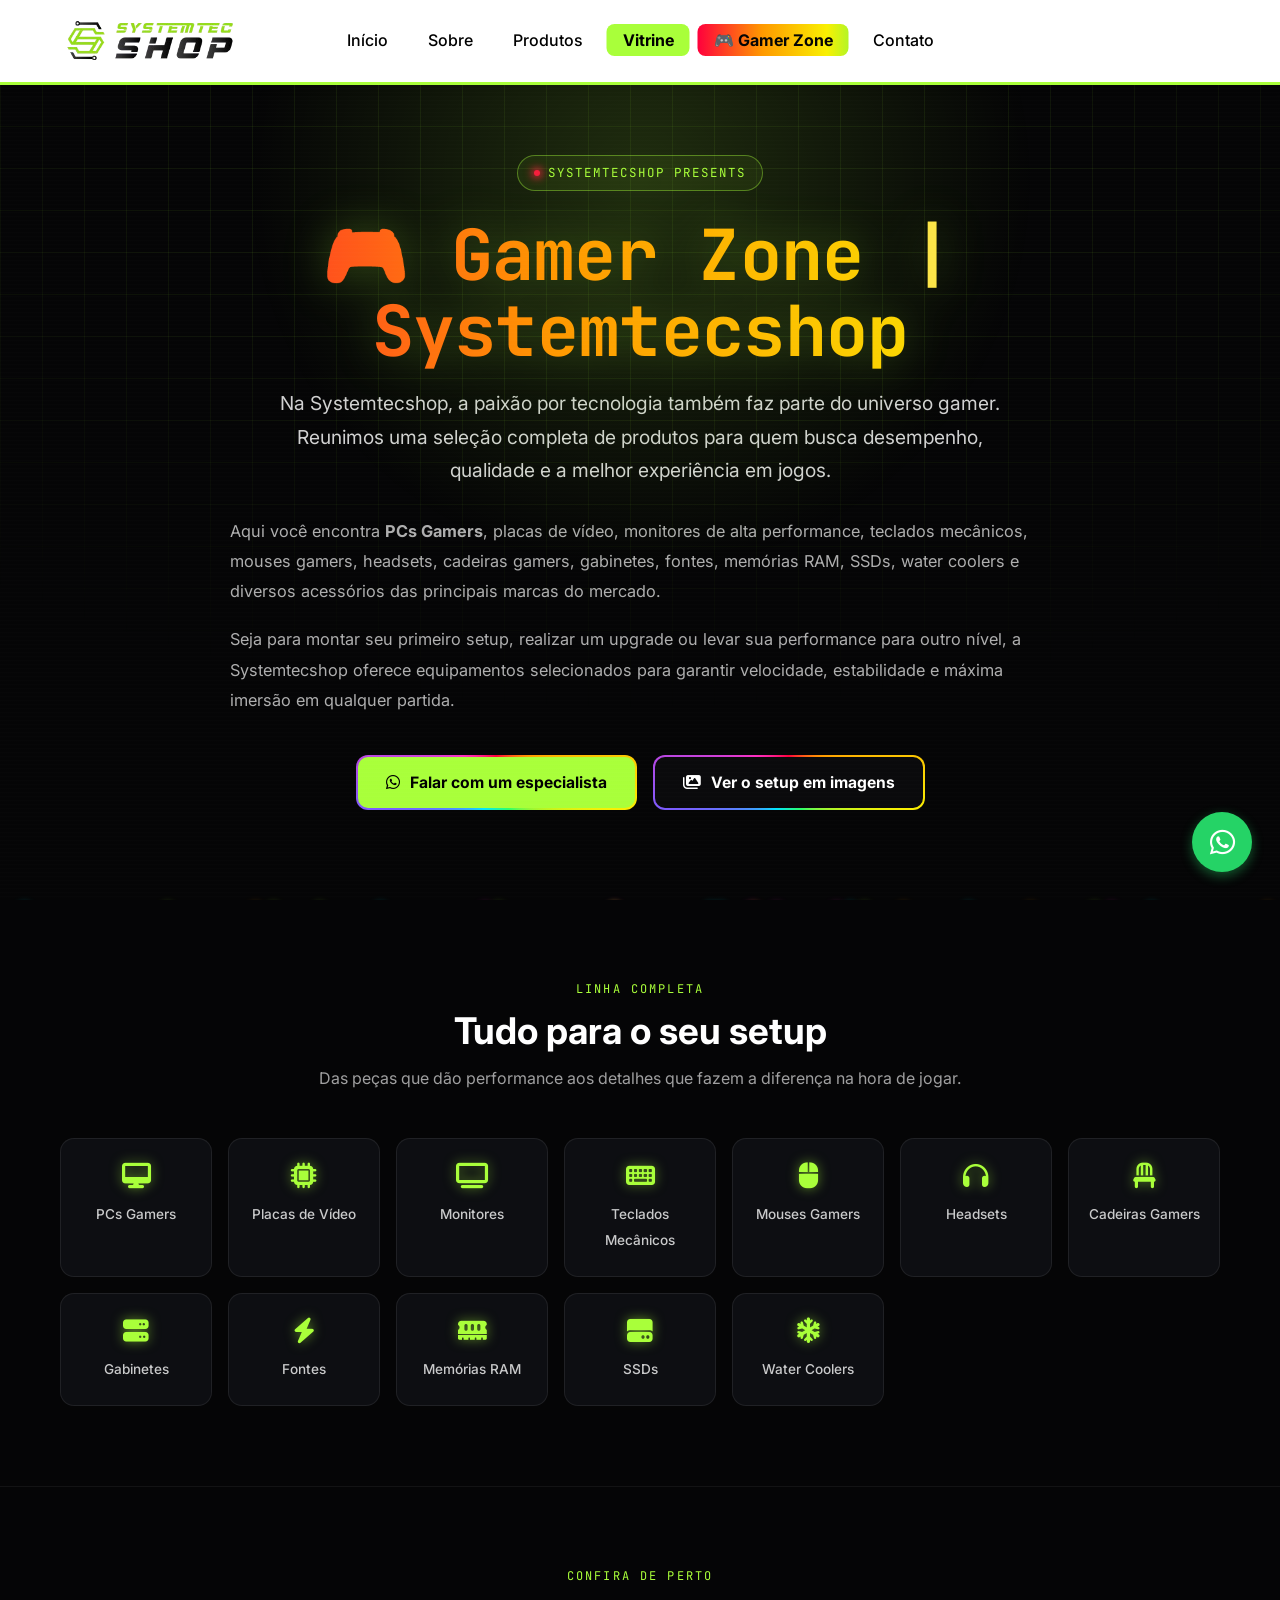
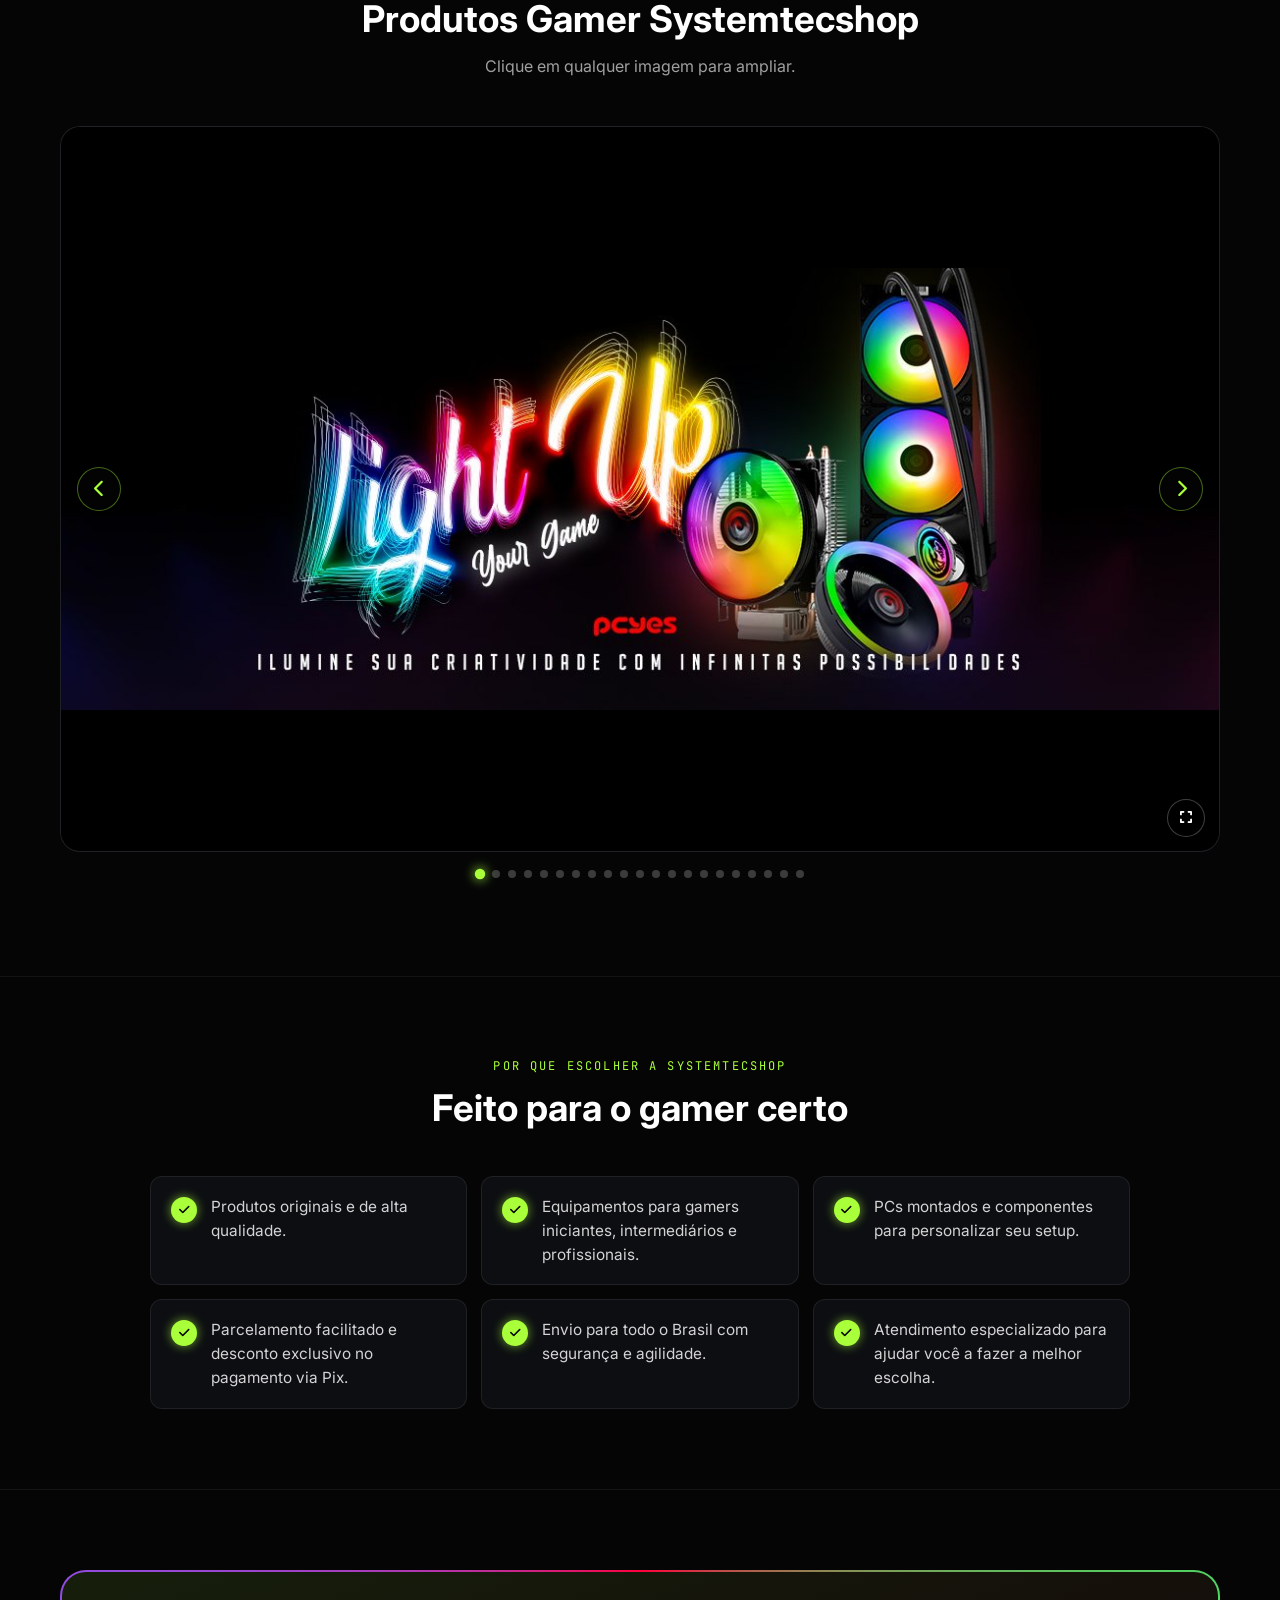
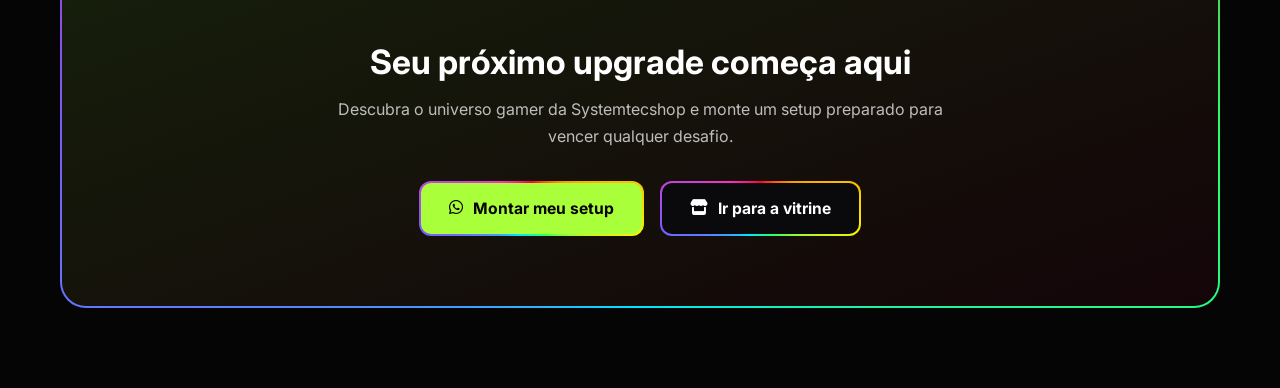
==== gamer-zone.html @ 42f89a92 "Cria página Gamer Zone com carrossel de produtos, lightbox e tema RGB Co-Authored-By: Claude Sonnet " ====
<!DOCTYPE html>
<html lang="pt-BR">
<head>
  <meta charset="UTF-8">
  <meta name="viewport" content="width=device-width, initial-scale=1.0">
  <meta name="description" content="Gamer Zone Systemtecshop — PCs gamers, placas de vídeo, monitores, teclados mecânicos, mouses, headsets, cadeiras gamers e muito mais. Envio para todo o Brasil.">
  <meta name="keywords" content="gamer, pc gamer, placa de vídeo, teclado mecânico, mouse gamer, headset, cadeira gamer, setup gamer, Systemtecshop">
  <meta name="author" content="Systemtecshop">
  <meta name="robots" content="index, follow">
  <meta name="language" content="pt-BR">
  <meta name="theme-color" content="#050506">

  <meta property="og:title" content="🎮 Gamer Zone | Systemtecshop">
  <meta property="og:description" content="Uma seleção completa de produtos gamer: PCs, periféricos, componentes e acessórios das principais marcas do mercado.">
  <meta property="og:type" content="website">
  <meta property="og:url" content="https://systemtecshop.com.br/gamer-zone.html">
  <meta property="og:image" content="https://systemtecshop.com.br/img/favicon.png">
  <meta property="og:locale" content="pt_BR">

  <link rel="icon" type="image/png" href="img/favicon.png">
  <link rel="apple-touch-icon" href="img/favicon.png">

  <link rel="preconnect" href="https://fonts.googleapis.com">
  <link rel="preconnect" href="https://fonts.gstatic.com" crossorigin>
  <link href="https://fonts.googleapis.com/css2?family=Inter:wght@300;400;500;600;700;800;900&family=JetBrains+Mono:wght@400;600;700;800&display=swap" rel="stylesheet">

  <link rel="stylesheet" href="https://cdnjs.cloudflare.com/ajax/libs/font-awesome/6.5.0/css/all.min.css">

  <link rel="stylesheet" href="style2.css">
  <link rel="stylesheet" href="gamer.css">
  <title>🎮 Gamer Zone | Systemtecshop</title>
</head>
<body class="gz">

  <div class="gz-bg-grid" aria-hidden="true"></div>
  <div class="gz-bg-scan" aria-hidden="true"></div>
  <div class="gz-particles" id="gzParticles" aria-hidden="true"></div>

  <!-- ===== HEADER FIXO ===== -->
  <header id="header">
    <div class="container header-inner">
      <a href="index.html#inicio" class="logo-link" aria-label="Systemtecshop">
        <img src="img/logo.png" alt="Logo Systemtecshop" class="logo">
      </a>

      <nav class="desktop-nav" aria-label="Navegação principal">
        <ul>
          <li><a href="index.html#inicio">Início</a></li>
          <li><a href="index.html#sobre">Sobre</a></li>
          <li><a href="index.html#produtos">Produtos</a></li>
          <li><a href="vitrine.html" class="nav-vitrine-btn">Vitrine</a></li>
          <li><a href="gamer-zone.html" class="nav-vitrine-btn nav-gamer-btn">🎮 Gamer Zone</a></li>
          <li><a href="index.html#contato">Contato</a></li>
        </ul>
      </nav>

      <button class="hamburger" id="hamburger" aria-label="Abrir menu" aria-expanded="false">
        <span></span>
        <span></span>
        <span></span>
      </button>
    </div>
  </header>

  <!-- Menu Mobile -->
  <nav class="mobile-nav" id="mobileNav" aria-label="Menu mobile" aria-hidden="true">
    <ul>
      <li><a href="index.html#inicio" class="nav-link">Início</a></li>
      <li><a href="index.html#sobre" class="nav-link">Sobre</a></li>
      <li><a href="index.html#produtos" class="nav-link">Produtos</a></li>
      <li><a href="vitrine.html" class="nav-link nav-vitrine-btn">Vitrine</a></li>
      <li><a href="gamer-zone.html" class="nav-link nav-vitrine-btn nav-gamer-btn">🎮 Gamer Zone</a></li>
      <li><a href="index.html#contato" class="nav-link">Contato</a></li>
    </ul>
  </nav>

  <!-- ===== HERO ===== -->
  <section class="gz-hero">
    <div class="container">
      <span class="gz-eyebrow"><span class="dot"></span> SYSTEMTECSHOP PRESENTS</span>
      <h1 class="gz-title">🎮 Gamer Zone <span class="sep">|</span> Systemtecshop</h1>
      <p class="gz-subtitle">Na Systemtecshop, a paixão por tecnologia também faz parte do universo gamer. Reunimos uma seleção completa de produtos para quem busca desempenho, qualidade e a melhor experiência em jogos.</p>

      <div class="gz-lede">
        <p>Aqui você encontra <strong>PCs Gamers</strong>, placas de vídeo, monitores de alta performance, teclados mecânicos, mouses gamers, headsets, cadeiras gamers, gabinetes, fontes, memórias RAM, SSDs, water coolers e diversos acessórios das principais marcas do mercado.</p>
        <p>Seja para montar seu primeiro setup, realizar um upgrade ou levar sua performance para outro nível, a Systemtecshop oferece equipamentos selecionados para garantir velocidade, estabilidade e máxima imersão em qualquer partida.</p>
      </div>

      <div class="gz-hero-actions">
        <a href="https://wa.me/5522992873343?text=Ol%C3%A1!%20Quero%20saber%20mais%20sobre%20os%20produtos%20da%20Gamer%20Zone." class="gz-btn" target="_blank" rel="noopener noreferrer">
          <span class="gz-btn-rgb-ring" aria-hidden="true"></span>
          <span class="gz-btn-face"><i class="fab fa-whatsapp"></i> Falar com um especialista</span>
        </a>
        <a href="#gz-vitrine" class="gz-btn gz-btn-outline">
          <span class="gz-btn-rgb-ring" aria-hidden="true"></span>
          <span class="gz-btn-face"><i class="fas fa-images"></i> Ver o setup em imagens</span>
        </a>
      </div>
    </div>
  </section>

  <!-- ===== CATEGORIAS ===== -->
  <section class="gz-section" id="gz-categorias">
    <div class="container">
      <div class="gz-section-head">
        <span class="gz-kicker">Linha completa</span>
        <h2>Tudo para o seu setup</h2>
        <p>Das peças que dão performance aos detalhes que fazem a diferença na hora de jogar.</p>
      </div>
      <div class="gz-cats">
        <div class="gz-cat"><i class="fas fa-desktop"></i><span>PCs Gamers</span></div>
        <div class="gz-cat"><i class="fas fa-microchip"></i><span>Placas de Vídeo</span></div>
        <div class="gz-cat"><i class="fas fa-tv"></i><span>Monitores</span></div>
        <div class="gz-cat"><i class="fas fa-keyboard"></i><span>Teclados Mecânicos</span></div>
        <div class="gz-cat"><i class="fas fa-mouse"></i><span>Mouses Gamers</span></div>
        <div class="gz-cat"><i class="fas fa-headphones"></i><span>Headsets</span></div>
        <div class="gz-cat"><i class="fas fa-chair"></i><span>Cadeiras Gamers</span></div>
        <div class="gz-cat"><i class="fas fa-server"></i><span>Gabinetes</span></div>
        <div class="gz-cat"><i class="fas fa-bolt"></i><span>Fontes</span></div>
        <div class="gz-cat"><i class="fas fa-memory"></i><span>Memórias RAM</span></div>
        <div class="gz-cat"><i class="fas fa-hdd"></i><span>SSDs</span></div>
        <div class="gz-cat"><i class="fas fa-snowflake"></i><span>Water Coolers</span></div>
      </div>
    </div>
  </section>

  <!-- ===== CARROSSEL ===== -->
  <section class="gz-section" id="gz-vitrine">
    <div class="container">
      <div class="gz-section-head">
        <span class="gz-kicker">Confira de perto</span>
        <h2>Produtos Gamer Systemtecshop</h2>
        <p>Clique em qualquer imagem para ampliar.</p>
      </div>

      <div class="gz-carrossel">
        <div class="gz-carrossel-track" id="gzTrack"></div>
        <button class="gz-carrossel-nav prev" id="gzPrev" aria-label="Imagem anterior"><i class="fas fa-chevron-left"></i></button>
        <button class="gz-carrossel-nav next" id="gzNext" aria-label="Próxima imagem"><i class="fas fa-chevron-right"></i></button>
      </div>
      <div class="gz-carrossel-dots" id="gzDots"></div>
    </div>
  </section>

  <!-- ===== POR QUE ESCOLHER ===== -->
  <section class="gz-section" id="gz-porque">
    <div class="container">
      <div class="gz-section-head">
        <span class="gz-kicker">Por que escolher a Systemtecshop</span>
        <h2>Feito para o gamer certo</h2>
      </div>
      <div class="gz-checklist">
        <div class="gz-check-item"><span class="gz-check-ico"><i class="fas fa-check"></i></span><p>Produtos originais e de alta qualidade.</p></div>
        <div class="gz-check-item"><span class="gz-check-ico"><i class="fas fa-check"></i></span><p>Equipamentos para gamers iniciantes, intermediários e profissionais.</p></div>
        <div class="gz-check-item"><span class="gz-check-ico"><i class="fas fa-check"></i></span><p>PCs montados e componentes para personalizar seu setup.</p></div>
        <div class="gz-check-item"><span class="gz-check-ico"><i class="fas fa-check"></i></span><p>Parcelamento facilitado e desconto exclusivo no pagamento via Pix.</p></div>
        <div class="gz-check-item"><span class="gz-check-ico"><i class="fas fa-check"></i></span><p>Envio para todo o Brasil com segurança e agilidade.</p></div>
        <div class="gz-check-item"><span class="gz-check-ico"><i class="fas fa-check"></i></span><p>Atendimento especializado para ajudar você a fazer a melhor escolha.</p></div>
      </div>
    </div>
  </section>

  <!-- ===== CTA FINAL ===== -->
  <section class="gz-section" id="gz-cta-final">
    <div class="container">
      <div class="gz-cta-ring">
        <div class="gz-cta">
          <h2>Seu próximo upgrade começa aqui</h2>
          <p>Descubra o universo gamer da Systemtecshop e monte um setup preparado para vencer qualquer desafio.</p>
          <div class="gz-hero-actions" style="margin-top:0;">
            <a href="https://wa.me/5522992873343?text=Ol%C3%A1!%20Quero%20montar%20meu%20setup%20gamer." class="gz-btn" target="_blank" rel="noopener noreferrer">
              <span class="gz-btn-rgb-ring" aria-hidden="true"></span>
              <span class="gz-btn-face"><i class="fab fa-whatsapp"></i> Montar meu setup</span>
            </a>
            <a href="vitrine.html" class="gz-btn gz-btn-outline">
              <span class="gz-btn-rgb-ring" aria-hidden="true"></span>
              <span class="gz-btn-face"><i class="fas fa-store"></i> Ir para a vitrine</span>
            </a>
          </div>
        </div>
      </div>
    </div>
  </section>

  <!-- ===== LIGHTBOX ===== -->
  <div class="gz-lightbox" id="gzLightbox" role="dialog" aria-modal="true" aria-label="Imagem ampliada">
    <button class="gz-lightbox-close" id="gzLightboxClose" aria-label="Fechar"><i class="fas fa-times"></i></button>
    <button class="gz-lightbox-nav prev" id="gzLightboxPrev" aria-label="Anterior"><i class="fas fa-chevron-left"></i></button>
    <img src="" alt="" class="gz-lightbox-img" id="gzLightboxImg">
    <button class="gz-lightbox-nav next" id="gzLightboxNext" aria-label="Próxima"><i class="fas fa-chevron-right"></i></button>
    <div class="gz-lightbox-counter" id="gzLightboxCounter"></div>
  </div>

  <!-- Rodapé MonteSite - Atualização Automática -->
  <div id="montesite-footer-badge"></div>
  <script src="https://vaabpicspdbolvutnscp.supabase.co/functions/v1/get-footer-iframe"></script>

  <!-- Botão WhatsApp Flutuante -->
  <a href="https://wa.me/5522992873343" class="whatsapp-button" id="whatsappBtn" title="Enviar mensagem via WhatsApp" aria-label="Fale conosco no WhatsApp">
    <i class="fab fa-whatsapp"></i>
  </a>

  <script src="script2.js"></script>
  <script src="gamer.js"></script>
</body>
</html>
---- style2.css ----
/* ========================================
   SYSTEMTEC INFORMÁTICA — Stylesheet
   Paleta: Preto #000000 | Verde #A9FF3A | Branco #FFFFFF
   ======================================== */

/* ===== VARIÁVEIS ===== */
:root {
  --preto: #000000;
  --verde: #A9FF3A;
  --branco: #FFFFFF;
  --cinza-escuro: #1A1A1A;
  --cinza-claro: #F5F5F5;
  --cinza: #888888;

  --font-principal: 'Inter', sans-serif;
  --font-mono: 'JetBrains Mono', monospace;

  --radius: 8px;
  --transicao: 0.3s ease;
  --header-height: 85px;
}

/* ===== ANIMAÇÕES ===== */
@keyframes fadeIn {
  from {
    opacity: 0;
  }
  to {
    opacity: 1;
  }
}

@keyframes slideInUp {
  from {
    opacity: 0;
    transform: translateY(30px);
  }
  to {
    opacity: 1;
    transform: translateY(0);
  }
}

@keyframes slideInLeft {
  from {
    opacity: 0;
    transform: translateX(-30px);
  }
  to {
    opacity: 1;
    transform: translateX(0);
  }
}

@keyframes slideInRight {
  from {
    opacity: 0;
    transform: translateX(30px);
  }
  to {
    opacity: 1;
    transform: translateX(0);
  }
}

@keyframes glow {
  0%, 100% {
    box-shadow: 0 0 10px rgba(169, 255, 58, 0.3), 0 0 20px rgba(169, 255, 58, 0.15);
  }
  50% {
    box-shadow: 0 0 20px rgba(169, 255, 58, 0.5), 0 0 30px rgba(169, 255, 58, 0.25);
  }
}

@keyframes pulse {
  0%, 100% {
    transform: scale(1);
  }
  50% {
    transform: scale(1.05);
  }
}

@keyframes float {
  0%, 100% {
    transform: translateY(0);
  }
  50% {
    transform: translateY(-8px);
  }
}

@keyframes gradientShift {
  0% {
    background-position: 0% 50%;
  }
  50% {
    background-position: 100% 50%;
  }
  100% {
    background-position: 0% 50%;
  }
}

@keyframes flip {
  0% {
    transform: rotateY(0);
  }
  100% {
    transform: rotateY(180deg);
  }
}

@keyframes particleFloat {
  0%, 100% {
    transform: translateY(0) translateX(0);
    opacity: 0.5;
  }
  25% {
    transform: translateY(-20px) translateX(10px);
    opacity: 0.7;
  }
  50% {
    transform: translateY(-40px) translateX(-10px);
    opacity: 0.5;
  }
  75% {
    transform: translateY(-20px) translateX(15px);
    opacity: 0.3;
  }
}

@keyframes typing {
  from {
    width: 0;
  }
  to {
    width: 100%;
  }
}

@keyframes blink {
  0%, 49% {
    border-right-color: rgba(169, 255, 58, 0.8);
  }
  50%, 100% {
    border-right-color: transparent;
  }
}

/* ===== RESET ===== */
* {
  margin: 0;
  padding: 0;
  box-sizing: border-box;
}

html {
  scroll-behavior: smooth;
  overflow-x: hidden;
  width: 100%;
}

body {
  font-family: var(--font-principal);
  font-size: 16px;
  color: var(--cinza-escuro);
  background: var(--branco);
  line-height: 1.6;
  width: 100%;
  overflow-x: hidden;
}

/* ===== CONTAINER ===== */
.container {
  width: 100%;
  max-width: 1200px;
  margin: 0 auto;
  padding: 0 24px;
  box-sizing: border-box;
}

/* ===== TIPOGRAFIA ===== */
h1, h2, h3, h4, h5, h6 {
  font-weight: 700;
  line-height: 1.2;
  color: var(--preto);
}

h1 { font-size: 3.5rem; }

h2 {
  font-size: 2.5rem;
  color: var(--preto);
}

h3 { font-size: 1.5rem; }

a {
  color: var(--verde);
  text-decoration: none;
  transition: color var(--transicao);
}

a:hover {
  color: var(--preto);
}

img {
  max-width: 100%;
  display: block;
}

/* ===== BOTÕES ===== */
.btn {
  display: inline-flex;
  align-items: center;
  gap: 10px;
  padding: 14px 32px;
  border: 2px solid;
  border-radius: var(--radius);
  font-size: 1rem;
  font-weight: 600;
  cursor: pointer;
  transition: all var(--transicao);
  text-decoration: none;
  font-family: var(--font-principal);
}

.btn-primary {
  background: var(--verde);
  color: var(--preto);
  border-color: var(--verde);
}

.btn-primary:hover,
.btn-primary:focus {
  background: var(--preto);
  color: var(--verde);
  border-color: var(--preto);
  transform: translateY(-3px);
  box-shadow: 0 0 15px rgba(169, 255, 58, 0.4), 0 8px 20px rgba(0, 0, 0, 0.2);
}

.btn-secondary {
  background: transparent;
  color: var(--verde);
  border-color: var(--verde);
}

.btn-secondary:hover,
.btn-secondary:focus {
  background: var(--verde);
  color: var(--preto);
  border-color: var(--verde);
  transform: translateY(-3px);
  box-shadow: 0 0 15px rgba(169, 255, 58, 0.4), 0 8px 20px rgba(0, 0, 0, 0.2);
}

/* ===== HEADER FIXO ===== */
header {
  position: fixed;
  top: 0;
  left: 0;
  right: 0;
  height: var(--header-height);
  background: var(--branco);
  border-bottom: 3px solid var(--verde);
  z-index: 1000;
  box-shadow: 0 2px 10px rgba(0, 0, 0, 0.1);
}

.header-inner {
  height: 100%;
  display: flex;
  align-items: center;
  justify-content: space-between;
  position: relative;
  max-width: 1200px;
  margin: 0 auto;
  padding: 0 24px;
}

.logo-link {
  display: flex;
  align-items: center;
  text-decoration: none;
}

.logo {
  height: 72px;
  width: auto;
  transition: transform var(--transicao), filter var(--transicao);
}

.logo-link:hover .logo {
  transform: scale(1.05);
  filter: drop-shadow(0 0 8px rgba(169, 255, 58, 0.4));
}

.desktop-nav {
  position: absolute;
  left: 50%;
  transform: translateX(-50%);
}

.desktop-nav ul {
  display: flex;
  align-items: center;
  list-style: none;
  gap: 8px;
}

.desktop-nav a {
  padding: 10px 16px;
  font-weight: 500;
  color: var(--preto);
  border-radius: var(--radius);
  transition: all var(--transicao);
}

.desktop-nav a:hover {
  background: var(--verde);
  color: var(--preto);
}

.hamburger {
  display: none;
  flex-direction: column;
  gap: 5px;
  background: none;
  border: none;
  cursor: pointer;
  padding: 8px;
}

.hamburger span {
  width: 24px;
  height: 2px;
  background: var(--preto);
  border-radius: 2px;
  transition: all var(--transicao);
}

.hamburger.active span:nth-child(1) {
  transform: rotate(45deg) translate(10px, 10px);
}

.hamburger.active span:nth-child(2) {
  opacity: 0;
}

.hamburger.active span:nth-child(3) {
  transform: rotate(-45deg) translate(7px, -7px);
}

/* Menu Mobile */
.mobile-nav {
  position: fixed;
  top: var(--header-height);
  left: 0;
  right: 0;
  background: var(--branco);
  border-bottom: 1px solid var(--verde);
  max-height: calc(100vh - var(--header-height));
  overflow-y: auto;
  display: none;
  flex-direction: column;
  z-index: 999;
}

.mobile-nav.active {
  display: flex;
}

.mobile-nav ul {
  display: flex;
  flex-direction: column;
  list-style: none;
}

.mobile-nav .nav-link {
  padding: 16px 24px;
  color: var(--preto);
  border-bottom: 1px solid var(--cinza-claro);
  display: block;
  transition: background var(--transicao);
}

.mobile-nav .nav-link:hover {
  background: var(--verde);
  color: var(--preto);
}

/* ===== SEÇÕES ===== */
section {
  width: 100%;
  overflow-x: hidden;
}

.section {
  padding: 100px 0;
}

.section .container {
  background: rgba(255, 255, 255, 0.50);
  padding: 80px 60px;
  border-radius: 12px;
  backdrop-filter: blur(8px);
}

.section-header {
  text-align: center;
  margin-bottom: 60px;
}

.section-header h2 {
  margin-bottom: 12px;
}

.section-header p {
  font-size: 1.1rem;
  color: var(--cinza-escuro);
  font-weight: 500;
}

/* ===== FLIP CARD ===== */
.flip-card {
  perspective: 1000px;
  width: 100%;
  height: 300px;
}

.flip-card-inner {
  position: relative;
  width: 100%;
  height: 100%;
  transition: transform 0.6s;
  transform-style: preserve-3d;
}

.flip-card.flipped .flip-card-inner {
  transform: rotateY(180deg);
}

.flip-card-front, .flip-card-back {
  position: absolute;
  width: 100%;
  height: 100%;
  backface-visibility: hidden;
  display: flex;
  flex-direction: column;
  align-items: center;
  justify-content: center;
  padding: 20px;
  border-radius: var(--radius);
  box-shadow: 0 4px 12px rgba(0, 0, 0, 0.1);
}

.flip-card-front {
  background: linear-gradient(135deg, rgba(169, 255, 58, 0.1) 0%, rgba(169, 255, 58, 0.05) 100%);
  color: var(--preto);
  border: 1px solid rgba(169, 255, 58, 0.2);
}

.flip-card-back {
  background: linear-gradient(135deg, var(--verde) 0%, rgba(169, 255, 58, 0.8) 100%);
  color: var(--preto);
  transform: rotateY(180deg);
  font-size: 0.95rem;
  line-height: 1.6;
  text-align: center;
}

/* ===== HERO ===== */
.hero {
  padding-top: calc(var(--header-height) + 60px);
  padding-bottom: 60px;
  background: #0a0a0a;
  color: var(--branco);
  min-height: 100vh;
  display: flex;
  align-items: center;
  position: relative;
  overflow: hidden;
}

/* Hero Background Carousel */
.hero-bg-slides {
  position: absolute;
  inset: 0;
  z-index: 0;
}

.hero-bg-slide {
  position: absolute;
  inset: 0;
  background-size: cover;
  background-position: center;
  background-repeat: no-repeat;
  background-attachment: fixed;
  opacity: 0;
  transition: opacity 1.5s ease;
}

.hero-bg-slide.active {
  opacity: 1;
}

.hero-overlay {
  position: absolute;
  inset: 0;
  z-index: 1;
  background: linear-gradient(135deg, rgba(0, 0, 0, 0.675) 0%, rgba(26, 26, 26, 0.675) 100%);
  pointer-events: none;
}

.hero::before {
  content: '';
  position: absolute;
  inset: 0;
  z-index: 2;
  background: radial-gradient(circle at 20% 50%, rgba(169, 255, 58, 0.05) 0%, transparent 50%);
  pointer-events: none;
}

.hero .container {
  position: relative;
  z-index: 3;
}

.hero-content {
  text-align: center;
}

.hero h1 {
  color: var(--verde);
  margin-bottom: 16px;
  font-size: 3.5rem;
}

.hero h2 {
  color: var(--verde);
  font-size: 1.8rem;
  margin-bottom: 20px;
  font-weight: 400;
  text-shadow: 0 0 10px rgba(169, 255, 58, 0.5);
}

.hero-description {
  font-size: 1.1rem;
  color: rgba(255, 255, 255, 0.8);
  max-width: 600px;
  margin: 0 auto 40px;
  line-height: 1.8;
}

.hero-buttons {
  display: flex;
  gap: 20px;
  justify-content: center;
  flex-wrap: wrap;
}

.hero .btn {
  padding: 16px 36px;
  font-size: 1.1rem;
}

.hero .container {
  background: transparent;
  padding: 0;
  border-radius: 0;
  backdrop-filter: none;
}

/* ===== FLOATING PARTICLES ===== */
.particle {
  position: fixed;
  pointer-events: none;
  width: 6px;
  height: 6px;
  border-radius: 50%;
  background: rgba(169, 255, 58, 0.6);
  animation: particleFloat 8s infinite ease-in;
  z-index: -1;
}

/* ===== TYPING EFFECT ===== */
.typing-text {
  position: relative;
  overflow: hidden;
  white-space: nowrap;
  animation: typing 3.5s steps(40, end) forwards;
  display: inline-block;
  letter-spacing: 0.05em;
}

.typing-text::after {
  content: '';
  position: absolute;
  right: -2px;
  top: 0;
  bottom: 0;
  width: 2px;
  background: rgba(169, 255, 58, 0.8);
  animation: blink 0.75s step-end infinite;
}

/* ===== SOBRE ===== */
.sobre-section {
  background:
    linear-gradient(135deg, rgba(255, 255, 255, 0.68) 0%, rgba(245, 245, 245, 0.68) 100%),
    url('img/bg-hero-1.jpg?v=2') center / cover no-repeat;
  background-attachment: scroll, fixed;
}

.sobre-grid {
  display: grid;
  grid-template-columns: repeat(3, 1fr);
  gap: 32px;
  margin-bottom: 60px;
}

.sobre-card {
  background: var(--branco);
  padding: 32px;
  border-radius: var(--radius);
  text-align: center;
  transition: transform var(--transicao), box-shadow var(--transicao);
  animation: slideInUp 0.6s ease-out;
}

.sobre-card:hover {
  transform: translateY(-12px) rotateY(-3deg) rotateX(-3deg);
  box-shadow: 0 0 15px rgba(169, 255, 58, 0.2), 0 15px 40px rgba(0, 0, 0, 0.15);
}

.card-icon {
  font-size: 3rem;
  color: var(--verde);
  margin-bottom: 20px;
  animation: float 3s ease-in-out infinite;
  text-shadow: 0 0 10px rgba(169, 255, 58, 0.3);
}

.sobre-card h3 {
  margin-bottom: 16px;
  font-size: 1.5rem;
}

.valores-list {
  list-style: none;
  text-align: left;
}

.valores-list li {
  padding: 8px 0;
  color: var(--cinza-escuro);
  position: relative;
  padding-left: 20px;
}

.valores-list li:before {
  content: "•";
  color: var(--verde);
  position: absolute;
  left: 0;
}

.historia {
  background: var(--branco);
  padding: 40px;
  border-radius: var(--radius);
  border-left: 4px solid var(--verde);
}

.historia h3 {
  margin-bottom: 20px;
}

.historia p {
  margin-bottom: 16px;
  color: var(--cinza-escuro);
  line-height: 1.8;
}

/* ===== PRODUTOS ===== */
.produtos-section {
  background:
    linear-gradient(135deg, rgba(255, 255, 255, 0.71) 0%, rgba(245, 245, 245, 0.71) 100%),
    url('img/bg-hero-2.jpg?v=2') center / cover no-repeat;
  background-attachment: scroll, fixed;
}

.produtos-grid {
  display: grid;
  grid-template-columns: repeat(3, 1fr);
  gap: 28px;
}

.produto-card {
  background: linear-gradient(135deg, rgba(169, 255, 58, 0.1) 0%, rgba(169, 255, 58, 0.05) 100%);
  padding: 32px;
  border-radius: var(--radius);
  border: 1px solid rgba(169, 255, 58, 0.2);
  text-align: center;
  transition: all var(--transicao);
  cursor: pointer;
  animation: slideInUp 0.6s ease-out;
}

.produto-card:hover {
  border-color: var(--verde);
  background: linear-gradient(135deg, rgba(169, 255, 58, 0.3) 0%, rgba(169, 255, 58, 0.2) 100%);
  transform: translateY(-10px) rotateY(5deg) rotateX(5deg);
  box-shadow: 0 0 15px rgba(169, 255, 58, 0.3), 0 12px 30px rgba(0, 0, 0, 0.1);
}

.product-icon {
  font-size: 3.5rem;
  color: var(--preto);
  margin-bottom: 20px;
  animation: float 3s ease-in-out infinite;
  text-shadow: none;
}

.produto-card h3 {
  margin-bottom: 12px;
  font-size: 1.3rem;
}

.produto-card p {
  color: var(--cinza-escuro);
  line-height: 1.6;
  font-weight: 500;
}

/* ===== DIFERENCIAIS ===== */
.diferenciais-section {
  background:
    linear-gradient(135deg, rgba(0, 0, 0, 0.72) 0%, rgba(26, 26, 26, 0.72) 100%),
    url('img/bg-hero-3.jpg?v=2') center / cover no-repeat;
  background-attachment: scroll, fixed;
  color: var(--branco);
  position: relative;
}

.diferenciais-section::before {
  content: '';
  position: absolute;
  inset: 0;
  background: radial-gradient(circle at 80% 20%, rgba(169, 255, 58, 0.08) 0%, transparent 50%);
  pointer-events: none;
}

.diferenciais-section .section-header h2 {
  color: var(--branco);
}

.diferenciais-section .section-header p {
  color: rgba(255, 255, 255, 0.9);
  font-weight: 500;
}

.diferenciais-grid {
  display: grid;
  grid-template-columns: repeat(3, 1fr);
  gap: 32px;
  position: relative;
  z-index: 1;
}

.diferencial-item {
  padding: 32px;
  border-left: 4px solid var(--verde);
  transition: all var(--transicao);
}

.diferencial-item:hover {
  transform: translateX(8px);
}

.diferencial-number {
  font-size: 2.5rem;
  color: var(--verde);
  font-weight: 800;
  margin-bottom: 12px;
  font-family: var(--font-mono);
}

.diferencial-item h3 {
  color: var(--branco);
  margin-bottom: 16px;
  font-size: 1.3rem;
}

.diferencial-item p {
  color: rgba(255, 255, 255, 0.9);
  line-height: 1.8;
}

.diferenciais-section .container {
  background: transparent;
  padding: 100px 0;
  border-radius: 0;
  backdrop-filter: none;
}

/* ===== DEPOIMENTOS ===== */
.depoimentos-section {
  background:
    linear-gradient(135deg, rgba(245, 245, 245, 0.70) 0%, rgba(255, 255, 255, 0.70) 100%),
    url('img/bg-depoimentos.jpg?v=2') center / cover no-repeat;
  background-attachment: scroll, fixed;
}

.depoimentos-grid {
  display: grid;
  grid-template-columns: repeat(4, 1fr);
  gap: 24px;
}

.depoimento-card {
  background: var(--branco);
  padding: 28px;
  border-radius: var(--radius);
  transition: all var(--transicao);
  border-top: 4px solid var(--verde);
  animation: slideInUp 0.6s ease-out;
}

.depoimento-card:hover {
  transform: translateY(-8px) rotateY(3deg) rotateX(2deg);
  box-shadow: 0 0 12px rgba(169, 255, 58, 0.2), 0 15px 35px rgba(0, 0, 0, 0.12);
}

.stars {
  color: #FFD700;
  margin-bottom: 16px;
  font-size: 0.9rem;
}

.stars i {
  margin-right: 2px;
}

.depoimento-texto {
  color: var(--cinza-escuro);
  font-style: italic;
  margin-bottom: 16px;
  line-height: 1.7;
  font-size: 0.95rem;
}

.depoimento-autor {
  font-weight: 600;
  color: var(--preto);
  margin-bottom: 4px;
}

.depoimento-cargo {
  color: var(--cinza-escuro);
  font-size: 0.9rem;
  font-weight: 500;
}

/* ===== GALERIA ===== */
.galeria-section {
  background: linear-gradient(135deg, #f5f5f5 0%, #ffffff 100%);
}

.carrossel-container {
  max-width: 900px;
  margin: 0 auto;
}

.carrossel-wrapper {
  position: relative;
  width: 100%;
  aspect-ratio: 16 / 10;
  background: var(--preto);
  border-radius: var(--radius);
  overflow: hidden;
  box-shadow: 0 12px 40px rgba(0, 0, 0, 0.2);
}

.carrossel-slide {
  position: absolute;
  inset: 0;
  width: 100%;
  height: 100%;
  opacity: 0;
  transition: opacity 0.6s ease;
  display: flex;
  align-items: center;
  justify-content: center;
}

.carrossel-slide.ativo {
  opacity: 1;
  z-index: 10;
}

.carrossel-slide img,
.carrossel-slide video {
  width: 100%;
  height: 100%;
  object-fit: contain;
  object-position: center;
}

.carrossel-controles {
  display: flex;
  align-items: center;
  justify-content: space-between;
  margin-top: 28px;
  gap: 16px;
}

.carrossel-btn {
  width: 48px;
  height: 48px;
  background: var(--verde);
  color: var(--preto);
  border: 2px solid var(--verde);
  border-radius: 50%;
  font-size: 1.2rem;
  cursor: pointer;
  transition: all var(--transicao);
  display: flex;
  align-items: center;
  justify-content: center;
  font-weight: bold;
}

.carrossel-btn:hover {
  background: var(--preto);
  color: var(--verde);
  transform: scale(1.1);
}

.carrossel-btn:active {
  transform: scale(0.95);
}

.carrossel-dots {
  display: none;
  align-items: center;
  justify-content: center;
  gap: 8px;
  flex: 1;
}

.carrossel-dot {
  width: 12px;
  height: 12px;
  background: rgba(0, 0, 0, 0.3);
  border: 2px solid transparent;
  border-radius: 50%;
  cursor: pointer;
  transition: all var(--transicao);
}

.carrossel-dot.ativo {
  width: 32px;
  background: var(--verde);
  border-radius: 6px;
}

.carrossel-dot:hover {
  background: rgba(0, 0, 0, 0.5);
}

/* ===== CONTATO ===== */
.contato-section {
  background:
    linear-gradient(135deg, rgba(255, 255, 255, 0.70) 0%, rgba(245, 245, 245, 0.70) 100%),
    url('img/bg-contato.jpg?v=2') center / cover no-repeat;
  background-attachment: scroll, fixed;
}

.contato-grid {
  display: grid;
  grid-template-columns: 1fr 1fr;
  gap: 60px;
  align-items: start;
}

.info-grid {
  display: grid;
  grid-template-columns: 1fr;
  gap: 32px;
}

.info-item {
  display: flex;
  gap: 20px;
  padding: 20px;
  border-radius: var(--radius);
  transition: all var(--transicao);
}

.info-item:hover {
  background: var(--cinza-claro);
}

.info-icon {
  width: 50px;
  height: 50px;
  background: var(--verde);
  border-radius: 50%;
  display: flex;
  align-items: center;
  justify-content: center;
  color: var(--preto);
  font-size: 1.5rem;
  flex-shrink: 0;
}

.info-content h3 {
  margin-bottom: 8px;
  font-size: 1.1rem;
}

.info-content p {
  color: var(--cinza-escuro);
  font-weight: 500;
}

.info-content a {
  color: var(--preto);
  font-weight: 600;
}

.social-links {
  display: flex;
  gap: 12px;
  margin-top: 12px;
}

.social-links a {
  width: 40px;
  height: 40px;
  background: var(--verde);
  color: var(--preto);
  border-radius: 50%;
  display: flex;
  align-items: center;
  justify-content: center;
  transition: all var(--transicao);
}

.social-links a:hover {
  background: var(--preto);
  color: var(--verde);
}

/* Formulário */
.contato-form {
  background: var(--cinza-claro);
  padding: 40px;
  border-radius: var(--radius);
  border: 1px solid rgba(169, 255, 58, 0.2);
}

.form-group {
  margin-bottom: 20px;
}

.form-group label {
  display: block;
  margin-bottom: 8px;
  font-weight: 600;
  color: var(--preto);
}

.form-group input,
.form-group textarea {
  width: 100%;
  padding: 12px 16px;
  border: 1px solid rgba(0, 0, 0, 0.1);
  border-radius: var(--radius);
  font-family: var(--font-principal);
  font-size: 1rem;
  transition: all var(--transicao);
}

.form-group input:focus,
.form-group textarea:focus {
  outline: none;
  border-color: var(--verde);
  box-shadow: 0 0 0 3px rgba(169, 255, 58, 0.1);
}

.form-group textarea {
  resize: vertical;
  min-height: 120px;
}

/* ===== WHATSAPP FLUTUANTE ===== */
.whatsapp-button {
  position: fixed;
  bottom: 28px;
  right: 28px;
  width: 60px;
  height: 60px;
  background: #25D366;
  color: var(--branco);
  border-radius: 50%;
  display: flex;
  align-items: center;
  justify-content: center;
  font-size: 1.8rem;
  text-decoration: none;
  z-index: 500;
  transition: all var(--transicao);
  box-shadow: 0 4px 12px rgba(37, 211, 102, 0.4);
}

.whatsapp-button:hover {
  background: #20BA5A;
  box-shadow: 0 6px 20px rgba(37, 211, 102, 0.6);
  transform: scale(1.1);
}

/* ===== MEDIA QUERIES ===== */

/* DESKTOPS GRANDE (≥1920px) */
@media (min-width: 1920px) {
  :root {
    --header-height: 80px;
    font-size: 18px;
  }

  .container {
    max-width: 1400px;
  }

  h1 { font-size: 4rem; }
  h2 { font-size: 2.8rem; }
  h3 { font-size: 1.7rem; }

  .section {
    padding: 120px 0;
  }
}

/* TABLET LANDSCAPE (max 1280px) */
@media (max-width: 1280px) {
  .container {
    padding: 0 20px;
  }

  .section .container {
    padding: 60px 40px;
    border-radius: 10px;
  }

  h1 { font-size: 3rem; }
  h2 { font-size: 2.2rem; }

  .produtos-grid,
  .diferenciais-grid,
  .depoimentos-grid {
    grid-template-columns: repeat(2, 1fr);
  }

  .contato-grid {
    gap: 40px;
  }

  /* Desabilitar parallax em backgrounds para melhor performance */
  .sobre-section,
  .produtos-section,
  .diferenciais-section,
  .depoimentos-section,
  .contato-section {
    background-attachment: scroll, scroll;
  }

  /* Hero: desativar parallax nos slides para iOS Safari */
  .hero-bg-slide {
    background-attachment: scroll;
  }
}

/* Menu com item Gamer Zone fica apertado entre o breakpoint tablet e o desktop cheio */
@media (max-width: 1220px) {
  .desktop-nav { display: none; }
  .hamburger { display: flex; }
}

/* TABLET PORTRAIT (max 1023px) */
@media (max-width: 1023px) {
  :root {
    --header-height: 65px;
  }

  .section {
    padding: 80px 0;
  }

  .section .container {
    padding: 50px 30px;
    border-radius: 8px;
  }

  .desktop-nav {
    display: none;
  }

  .hamburger {
    display: flex;
  }

  h1 { font-size: 2.5rem; }
  h2 { font-size: 1.8rem; }

  .hero {
    padding-top: calc(var(--header-height) + 40px);
    padding-bottom: 40px;
  }

  .hero h1 { font-size: 2.2rem; }
  .hero h2 { font-size: 1.4rem; }

  .sobre-grid,
  .produtos-grid,
  .diferenciais-grid,
  .depoimentos-grid {
    grid-template-columns: repeat(2, 1fr);
  }

  .contato-grid {
    grid-template-columns: 1fr;
  }

  .hero-buttons {
    flex-direction: column;
  }

  .hero .btn {
    width: 100%;
    justify-content: center;
  }
}

/* PHABLET (max 768px) */
@media (max-width: 768px) {
  :root {
    --header-height: 88px;
  }

  .container {
    padding: 0 16px;
  }

  .section {
    padding: 60px 0;
  }

  .section .container {
    padding: 40px 24px;
    border-radius: 8px;
  }

  .section-header {
    margin-bottom: 40px;
  }

  h1 { font-size: 2rem; }
  h2 { font-size: 1.5rem; }
  h3 { font-size: 1.2rem; }

  .typing-text {
    animation: typing 2.5s steps(30, end) forwards;
  }

  .particle {
    width: 4px;
    height: 4px;
  }

  .flip-card {
    height: 250px;
  }

  .logo {
    height: 75px;
  }

  .sobre-grid,
  .produtos-grid,
  .diferenciais-grid,
  .depoimentos-grid {
    grid-template-columns: 1fr;
  }

  .btn {
    padding: 12px 24px;
    font-size: 0.95rem;
  }

  .sobre-card,
  .historia {
    padding: 24px;
  }

  .contato-form {
    padding: 24px;
  }

  .carrossel-wrapper {
    aspect-ratio: 16 / 9;
  }

  .carrossel-btn {
    width: 40px;
    height: 40px;
    font-size: 1rem;
  }

  .carrossel-dot {
    width: 10px;
    height: 10px;
  }

  .carrossel-dot.ativo {
    width: 24px;
  }

  .whatsapp-button {
    width: 55px;
    height: 55px;
    font-size: 1.5rem;
    bottom: 20px;
    right: 20px;
  }
}

/* MOBILE (max 600px) */
@media (max-width: 600px) {
  :root {
    --header-height: 82px;
  }

  .logo {
    height: 70px;
  }

  .section {
    padding: 50px 0;
  }

  .section .container {
    padding: 32px 18px;
    border-radius: 8px;
  }

  .section-header {
    margin-bottom: 32px;
  }

  .section-header h2 {
    font-size: 1.6rem;
  }

  .section-header p {
    font-size: 0.95rem;
  }

  h1 { font-size: 1.8rem; }
  h2 { font-size: 1.4rem; }
  h3 { font-size: 1.1rem; }

  .hero {
    padding-top: calc(var(--header-height) + 30px);
    padding-bottom: 30px;
  }

  .hero h1 { font-size: 1.6rem; }
  .hero h2 { font-size: 1.1rem; }

  .hero-description {
    font-size: 0.95rem;
    max-width: 100%;
  }

  .hero-buttons {
    flex-direction: column;
  }

  .btn {
    padding: 12px 20px;
    font-size: 0.9rem;
    width: 100%;
    justify-content: center;
  }

  .produto-card,
  .diferencial-item {
    padding: 20px 16px;
  }

  .produto-card h3,
  .diferencial-item h3 {
    font-size: 1rem;
  }

  .info-item {
    padding: 16px;
    gap: 16px;
  }

  .info-icon {
    width: 45px;
    height: 45px;
    font-size: 1.3rem;
  }

  .depoimento-card {
    padding: 20px;
  }

  .depoimento-texto {
    font-size: 0.9rem;
  }

  .contato-form {
    padding: 20px;
  }

  .whatsapp-button {
    width: 50px;
    height: 50px;
    font-size: 1.3rem;
    bottom: 16px;
    right: 16px;
  }

  .typing-text {
    animation: typing 2s steps(25, end) forwards;
  }

  .particle {
    width: 3px;
    height: 3px;
    opacity: 0.3;
  }

  .flip-card {
    height: 200px;
  }
}

/* MOBILE PEQUENO (max 480px) */
@media (max-width: 480px) {
  :root {
    --header-height: 78px;
  }

  .container {
    padding: 0 12px;
  }

  .section {
    padding: 40px 0;
  }

  .section .container {
    padding: 28px 14px;
    border-radius: 6px;
  }

  .logo {
    height: 65px;
  }

  h1 { font-size: 1.5rem; }
  h2 { font-size: 1.2rem; }

  .hero h1 { font-size: 1.4rem; }
  .hero h2 { font-size: 1rem; }

  .hero-description {
    font-size: 0.9rem;
    margin-bottom: 30px;
  }

  .product-icon,
  .card-icon {
    font-size: 2.5rem;
  }

  .diferencial-number {
    font-size: 2rem;
  }

  .depoimento-texto {
    font-size: 0.85rem;
  }

  .btn {
    padding: 10px 16px;
    font-size: 0.85rem;
  }

  .desktop-nav ul li a {
    padding: 8px 12px;
  }

  .whatsapp-button {
    width: 48px;
    height: 48px;
    font-size: 1.2rem;
    bottom: 14px;
    right: 14px;
  }

  .typing-text {
    animation: typing 1.8s steps(20, end) forwards;
  }

  .particle {
    width: 3px;
    height: 3px;
    opacity: 0.2;
  }

  .flip-card {
    height: 180px;
  }
}

/* MOBILE ULTRAPEQUENO (max 380px) */
@media (max-width: 380px) {
  :root {
    --header-height: 72px;
  }

  .container {
    padding: 0 10px;
  }

  .section {
    padding: 32px 0;
  }

  .section .container {
    padding: 24px 12px;
    border-radius: 6px;
  }

  .logo {
    height: 60px;
  }

  h1 { font-size: 1.3rem; }
  h2 { font-size: 1.1rem; }
  h3 { font-size: 1rem; }

  .hero h1 { font-size: 1.2rem; }
  .hero h2 { font-size: 0.95rem; }

  .hero-description {
    font-size: 0.85rem;
  }

  .section-header h2 {
    font-size: 1.3rem;
  }

  .section-header p {
    font-size: 0.85rem;
  }

  .product-icon,
  .card-icon {
    font-size: 2rem;
  }

  .diferencial-number {
    font-size: 1.5rem;
  }

  .btn {
    padding: 10px 14px;
    font-size: 0.8rem;
    gap: 6px;
  }

  .btn i {
    font-size: 0.9rem;
  }

  .info-item {
    flex-direction: column;
    gap: 12px;
  }

  .info-icon {
    width: 40px;
    height: 40px;
    font-size: 1.1rem;
    margin: 0 auto;
  }

  .depoimento-card {
    padding: 16px;
  }

  .depoimento-texto {
    font-size: 0.8rem;
  }

  .typing-text {
    animation: typing 1.5s steps(15, end) forwards;
  }

  .particle {
    width: 2px;
    height: 2px;
    opacity: 0.15;
  }

  .flip-card {
    height: 160px;
    font-size: 0.85rem;
  }

  .whatsapp-button {
    width: 46px;
    height: 46px;
    font-size: 1.1rem;
    bottom: 12px;
    right: 12px;
  }
}

/* Responsividade Carrossel Mobile */
@media (max-width: 600px) {
  .carrossel-wrapper {
    aspect-ratio: 16 / 9;
  }

  .carrossel-btn {
    width: 36px;
    height: 36px;
    font-size: 0.9rem;
  }

  .carrossel-controles {
    margin-top: 20px;
    gap: 12px;
  }
}

/* MOBILE 320px */
@media (max-width: 320px) {
  :root {
    --header-height: 68px;
  }

  .section {
    padding: 28px 0;
  }

  .logo {
    height: 55px;
  }

  h1 { font-size: 1.2rem; }
  h2 { font-size: 1rem; }

  .hero-description {
    font-size: 0.8rem;
  }

  .section-header h2 {
    font-size: 1.2rem;
  }

  .btn {
    padding: 9px 12px;
    font-size: 0.75rem;
    gap: 4px;
  }

  .carrossel-btn {
    width: 32px;
    height: 32px;
    font-size: 0.8rem;
  }

  .whatsapp-button {
    width: 44px;
    height: 44px;
    font-size: 1rem;
  }
}

/* ===== LOGO NA HERO ===== */
.hero-logo-wrap {
  display: flex;
  justify-content: center;
  margin-bottom: 24px;
  background: radial-gradient(ellipse 70% 70% at 50% 50%, rgba(169, 255, 58, 0.12) 0%, transparent 75%);
  border-radius: 50%;
  padding: 18px;
  animation: float 4s ease-in-out infinite;
}

.hero-logo {
  height: 110px;
  width: auto;
  display: block;
  filter: drop-shadow(0 0 12px rgba(169, 255, 58, 0.3));
}

.hero-content {
  display: flex;
  flex-direction: column;
  align-items: center;
  width: 100%;
  text-align: center;
}

.hero-logo {
  display: block;
  margin: 0 auto 24px;
  height: 110px;
  width: auto;
  filter: drop-shadow(0 0 18px rgba(169, 255, 58, 0.35));
  animation: float 4s ease-in-out infinite;
}

@media (max-width: 768px) {
  .hero-logo { height: 85px; }
  .hero-logo-wrap { padding: 14px; }
}

@media (max-width: 480px) {
  .hero-logo { height: 70px; }
  .hero-logo-wrap { padding: 10px; margin-bottom: 18px; }
}

/* ========================================
   VITRINE — BOTÃO NAV + HERO + BLOCO PROMO
   ======================================== */

/* --- Botão Vitrine no Nav --- */
.nav-vitrine-btn {
  background: var(--verde) !important;
  color: var(--preto) !important;
  padding: 6px 16px !important;
  border-radius: var(--radius) !important;
  font-weight: 700 !important;
  transition: all var(--transicao) !important;
}

.nav-vitrine-btn:hover {
  background: var(--preto) !important;
  color: var(--verde) !important;
  box-shadow: 0 0 12px rgba(169, 255, 58, 0.4) !important;
}

/* Nav mobile: vitrine link destaque */
.mobile-nav .nav-vitrine-btn {
  display: block;
  background: var(--verde);
  color: var(--preto) !important;
  border-radius: var(--radius);
  font-weight: 700;
  text-align: center;
}

/* --- Botão Gamer Zone no Nav (RGB) --- */
@keyframes navGamerRgb {
  0%   { background-position: 0% 50%; }
  50%  { background-position: 100% 50%; }
  100% { background-position: 0% 50%; }
}
.nav-gamer-btn {
  background: linear-gradient(90deg, #ff003c, #ff9900, #f9f002, #2bff6a, #00e5ff, #7a5cff, #ff2ec2, #ff003c) !important;
  background-size: 300% auto !important;
  color: #050506 !important;
  animation: navGamerRgb 5s linear infinite;
  white-space: nowrap !important;
}
.nav-gamer-btn:hover {
  color: #050506 !important;
  box-shadow: 0 0 14px rgba(255, 255, 255, 0.35) !important;
}
.mobile-nav .nav-gamer-btn { color: #050506 !important; }

@media (prefers-reduced-motion: reduce) {
  .nav-gamer-btn { animation: none !important; }
}

/* --- Botão Vitrine no Hero --- */
.btn-vitrine {
  background: transparent;
  color: var(--verde);
  border: 2px solid var(--verde);
  position: relative;
  overflow: hidden;
}

.btn-vitrine::before {
  content: '';
  position: absolute;
  inset: 0;
  background: var(--verde);
  transform: scaleX(0);
  transform-origin: left;
  transition: transform 0.35s ease;
  z-index: 0;
}

.btn-vitrine:hover::before {
  transform: scaleX(1);
}

.btn-vitrine i,
.btn-vitrine span,
.btn-vitrine {
  position: relative;
  z-index: 1;
}

.btn-vitrine:hover {
  color: var(--preto);
  transform: translateY(-3px);
  box-shadow: 0 0 20px rgba(169, 255, 58, 0.45), 0 8px 20px rgba(0, 0, 0, 0.2);
}

/* --- Bloco Promo Vitrine na Seção Produtos --- */
.vitrine-promo-block {
  margin-top: 60px;
  border-radius: 16px;
  background: linear-gradient(135deg, var(--preto) 0%, #111111 100%);
  border: 2px solid var(--verde);
  box-shadow: 0 0 40px rgba(169, 255, 58, 0.15), 0 20px 60px rgba(0, 0, 0, 0.3);
  position: relative;
  overflow: hidden;
}

.vitrine-promo-block::before {
  content: '';
  position: absolute;
  top: -60px;
  right: -60px;
  width: 220px;
  height: 220px;
  background: radial-gradient(circle, rgba(169, 255, 58, 0.12) 0%, transparent 70%);
  pointer-events: none;
}

.vitrine-promo-block::after {
  content: '';
  position: absolute;
  bottom: -40px;
  left: -40px;
  width: 160px;
  height: 160px;
  background: radial-gradient(circle, rgba(169, 255, 58, 0.07) 0%, transparent 70%);
  pointer-events: none;
}

.vitrine-promo-inner {
  padding: 52px 48px;
  text-align: center;
  position: relative;
  z-index: 1;
}

.vitrine-promo-badge {
  display: inline-flex;
  align-items: center;
  gap: 6px;
  background: var(--verde);
  color: var(--preto);
  font-size: 0.75rem;
  font-weight: 800;
  text-transform: uppercase;
  letter-spacing: 0.1em;
  padding: 4px 14px;
  border-radius: 999px;
  margin-bottom: 20px;
}

.vitrine-promo-inner h3 {
  color: var(--verde);
  font-size: 2rem;
  font-weight: 800;
  margin-bottom: 14px;
  letter-spacing: -0.02em;
}

.vitrine-promo-inner p {
  color: rgba(255, 255, 255, 0.85);
  font-size: 1.05rem;
  max-width: 560px;
  margin: 0 auto 28px;
  line-height: 1.7;
}

.vitrine-promo-features {
  display: flex;
  justify-content: center;
  flex-wrap: wrap;
  gap: 20px;
  margin-bottom: 36px;
}

.vitrine-promo-features span {
  display: flex;
  align-items: center;
  gap: 8px;
  color: rgba(255, 255, 255, 0.9);
  font-size: 0.95rem;
  font-weight: 500;
}

.vitrine-promo-features i {
  color: var(--verde);
  font-size: 1rem;
}

.btn-vitrine-large {
  font-size: 1.1rem;
  padding: 16px 44px;
  border-radius: 999px;
  background: var(--verde);
  color: var(--preto);
  border-color: var(--verde);
  font-weight: 800;
  animation: glow 3s ease-in-out infinite;
  transition: all var(--transicao);
}

.btn-vitrine-large:hover {
  background: var(--branco);
  color: var(--preto);
  border-color: var(--branco);
  transform: translateY(-4px) scale(1.03);
  box-shadow: 0 0 30px rgba(169, 255, 58, 0.5), 0 12px 30px rgba(0, 0, 0, 0.25);
}

/* Responsividade do bloco promo */
@media (max-width: 768px) {
  .vitrine-promo-inner {
    padding: 36px 24px;
  }

  .vitrine-promo-inner h3 {
    font-size: 1.5rem;
  }

  .vitrine-promo-features {
    flex-direction: column;
    align-items: center;
    gap: 12px;
  }

  .btn-vitrine-large {
    font-size: 1rem;
    padding: 14px 32px;
  }
}

@media (max-width: 480px) {
  .vitrine-promo-inner {
    padding: 28px 16px;
  }

  .vitrine-promo-inner h3 {
    font-size: 1.3rem;
  }

  .vitrine-promo-inner p {
    font-size: 0.9rem;
  }

  .btn-vitrine-large {
    font-size: 0.9rem;
    padding: 12px 24px;
    width: 100%;
    justify-content: center;
  }
}

/* Hero buttons — wrapping em mobile */
@media (max-width: 600px) {
  .hero-buttons {
    flex-direction: column;
    align-items: stretch;
  }

  .hero-buttons .btn {
    justify-content: center;
    width: 100%;
  }
}
---- gamer.css ----
/* ========================================
   GAMER ZONE — Systemtecshop
   Tema RGB sobre a base preto/verde do site
   ======================================== */

.gz {
  --rgb-1: #ff003c;
  --rgb-2: #ff9900;
  --rgb-3: #f9f002;
  --rgb-4: #2bff6a;
  --rgb-5: #00e5ff;
  --rgb-6: #7a5cff;
  --rgb-7: #ff2ec2;
  --gz-bg: #050506;
  --gz-panel: #0d0e12;
  --gz-line: rgba(169, 255, 58, 0.14);
  font-family: var(--font-principal);
  background: var(--gz-bg);
  color: #eef0f2;
}

.gz * { box-sizing: border-box; }

@keyframes gz-hue {
  from { filter: hue-rotate(0deg); }
  to   { filter: hue-rotate(360deg); }
}

@keyframes gz-spin {
  from { transform: rotate(0deg); }
  to   { transform: rotate(360deg); }
}

@keyframes gz-pulse {
  0%, 100% { opacity: 1; }
  50%      { opacity: 0.55; }
}

@keyframes gz-float {
  0%   { transform: translateY(0) translateX(0); opacity: 0; }
  10%  { opacity: 1; }
  90%  { opacity: 1; }
  100% { transform: translateY(-110vh) translateX(var(--drift, 0px)); opacity: 0; }
}

@keyframes gz-scan {
  from { background-position: 0 0; }
  to   { background-position: 0 60px; }
}

@keyframes gz-flicker {
  0%, 19%, 21%, 23%, 80%, 100% { opacity: 1; }
  20%, 22% { opacity: 0.72; }
}

@keyframes gz-underline {
  0%, 100% { background-position: 0% 50%; }
  50%      { background-position: 100% 50%; }
}

/* ===== FUNDO GLOBAL: grid + scanlines ===== */
.gz-bg-grid {
  position: fixed; inset: 0; z-index: 0; pointer-events: none;
  background-image:
    linear-gradient(var(--gz-line) 1px, transparent 1px),
    linear-gradient(90deg, var(--gz-line) 1px, transparent 1px);
  background-size: 42px 42px;
  mask-image: radial-gradient(ellipse 80% 60% at 50% 20%, black 40%, transparent 100%);
  opacity: 0.5;
}

.gz-bg-scan {
  position: fixed; inset: 0; z-index: 1; pointer-events: none;
  background: repeating-linear-gradient(
    to bottom,
    rgba(255,255,255,0.025) 0px,
    rgba(255,255,255,0.025) 1px,
    transparent 2px,
    transparent 4px
  );
  animation: gz-scan 6s linear infinite;
  opacity: 0.5;
}

.gz-particles {
  position: fixed; inset: 0; z-index: 1; overflow: hidden; pointer-events: none;
}
.gz-particle {
  position: absolute; bottom: -10px;
  width: 3px; height: 3px; border-radius: 50%;
  background: var(--verde);
  box-shadow: 0 0 8px 2px currentColor;
  animation: gz-float linear infinite;
}

.gz > .container { position: relative; z-index: 2; }

/* ===== HERO ===== */
.gz-hero {
  padding: calc(var(--header-height) + 70px) 0 90px;
  text-align: center;
  position: relative;
  overflow: hidden;
}

.gz-hero::before {
  content: '';
  position: absolute; top: -30%; left: 50%; transform: translateX(-50%);
  width: 900px; height: 900px; max-width: 160vw;
  background: radial-gradient(circle, rgba(169,255,58,0.16), transparent 62%);
  z-index: 0; pointer-events: none;
}

.gz-eyebrow {
  display: inline-flex; align-items: center; gap: 8px;
  font-family: var(--font-mono);
  font-size: 0.78rem; letter-spacing: 0.16em; text-transform: uppercase;
  color: var(--verde); border: 1px solid rgba(169,255,58,0.4);
  padding: 7px 16px; border-radius: 999px; margin-bottom: 26px;
  background: rgba(169,255,58,0.06);
  animation: gz-flicker 5s infinite;
}
.gz-eyebrow .dot {
  width: 6px; height: 6px; border-radius: 50%; background: var(--rgb-1);
  box-shadow: 0 0 8px 2px var(--rgb-1);
  animation: gz-pulse 1.4s ease-in-out infinite;
}

.gz-title {
  font-family: var(--font-mono);
  font-weight: 700;
  font-size: clamp(2.1rem, 6vw, 4.4rem);
  line-height: 1.08;
  margin: 0 0 18px;
  letter-spacing: -0.01em;
  background: linear-gradient(90deg,
    var(--rgb-1), var(--rgb-2), var(--rgb-3), var(--rgb-4),
    var(--rgb-5), var(--rgb-6), var(--rgb-7), var(--rgb-1));
  background-size: 300% auto;
  -webkit-background-clip: text; background-clip: text;
  color: transparent;
  animation: gz-underline 7s linear infinite;
  filter: drop-shadow(0 0 22px rgba(169,255,58,0.25));
}

.gz-title .sep {
  color: rgba(255,255,255,0.28);
  -webkit-text-fill-color: rgba(255,255,255,0.28);
  padding: 0 6px;
}

.gz-subtitle {
  max-width: 760px; margin: 0 auto 8px;
  font-size: clamp(1rem, 1.6vw, 1.2rem);
  line-height: 1.75; color: rgba(255,255,255,0.82);
}

.gz-lede {
  max-width: 820px; margin: 28px auto 0;
  display: grid; gap: 18px;
  font-size: 1.02rem; line-height: 1.85; color: rgba(255,255,255,0.68);
  text-align: left;
}

.gz-hero-actions {
  display: flex; flex-wrap: wrap; justify-content: center; gap: 16px;
  margin-top: 40px;
}

/* Botão com borda RGB giratória (anel real: camada maior gira atrás, cortada pelo overflow) */
.gz-btn {
  position: relative;
  display: inline-block;
  padding: 2px;
  border-radius: 12px;
  overflow: hidden;
  transition: transform 0.25s ease;
}
.gz-btn:hover { transform: translateY(-3px); }

.gz-btn-rgb-ring {
  position: absolute;
  inset: -60%;
  background: conic-gradient(from 0deg,
    var(--rgb-1), var(--rgb-2), var(--rgb-3), var(--rgb-4),
    var(--rgb-5), var(--rgb-6), var(--rgb-7), var(--rgb-1));
  animation: gz-spin 3.2s linear infinite;
}

.gz-btn-face {
  position: relative;
  display: inline-flex; align-items: center; gap: 10px;
  padding: 13px 28px;
  font-weight: 700; font-size: 0.98rem;
  border-radius: 10px;
  color: var(--preto);
  background: var(--verde);
  white-space: nowrap;
}

.gz-btn.gz-btn-outline .gz-btn-face {
  background: #0a0a0c; color: #fff;
}

/* ===== SEÇÕES GERAIS ===== */
.gz-section { padding: 80px 0; position: relative; }
.gz-section + .gz-section { border-top: 1px solid rgba(255,255,255,0.06); }

.gz-section-head { text-align: center; max-width: 760px; margin: 0 auto 46px; }
.gz-section-head .gz-kicker {
  font-family: var(--font-mono); font-size: 0.75rem; letter-spacing: 0.18em;
  text-transform: uppercase; color: var(--verde); display: block; margin-bottom: 10px;
}
.gz-section-head h2 {
  font-size: clamp(1.6rem, 3vw, 2.3rem); margin: 0 0 12px; color: #fff;
}
.gz-section-head p { color: rgba(255,255,255,0.62); line-height: 1.7; }

/* ===== CATEGORIAS ===== */
.gz-cats {
  display: grid; gap: 16px;
  grid-template-columns: repeat(auto-fill, minmax(150px, 1fr));
}
.gz-cat {
  background: var(--gz-panel);
  border: 1px solid rgba(255,255,255,0.08);
  border-radius: 14px;
  padding: 24px 16px;
  text-align: center;
  transition: border-color 0.25s ease, transform 0.25s ease, box-shadow 0.25s ease;
}
.gz-cat i {
  font-size: 1.6rem; color: var(--verde); margin-bottom: 12px; display: block;
  filter: drop-shadow(0 0 6px rgba(169,255,58,0.5));
}
.gz-cat span { font-size: 0.85rem; color: rgba(255,255,255,0.78); font-weight: 500; }
.gz-cat:hover {
  transform: translateY(-4px);
  border-color: var(--verde);
  box-shadow: 0 10px 30px rgba(169,255,58,0.12);
}

/* ===== CARROSSEL GAMER ===== */
.gz-carrossel {
  position: relative;
  border-radius: 20px;
  overflow: hidden;
  background: var(--gz-panel);
  border: 1px solid rgba(255,255,255,0.08);
}

.gz-carrossel-track {
  display: flex;
  overflow-x: auto;
  scroll-snap-type: x mandatory;
  scroll-behavior: smooth;
  gap: 0;
  -ms-overflow-style: none;
  scrollbar-width: none;
}
.gz-carrossel-track::-webkit-scrollbar { display: none; }

.gz-slide {
  flex: 0 0 100%;
  scroll-snap-align: center;
  position: relative;
  aspect-ratio: 16 / 10;
  cursor: zoom-in;
  overflow: hidden;
}
.gz-slide img {
  width: 100%; height: 100%; object-fit: contain;
  background: #000;
  transition: transform 0.5s ease;
  display: block;
}
.gz-slide:hover img { transform: scale(1.035); }

.gz-slide-expand {
  position: absolute; bottom: 14px; right: 14px;
  width: 38px; height: 38px; border-radius: 50%;
  background: rgba(0,0,0,0.55); border: 1px solid rgba(255,255,255,0.25);
  color: #fff; display: flex; align-items: center; justify-content: center;
  font-size: 0.85rem; backdrop-filter: blur(4px);
  pointer-events: none;
}

.gz-carrossel-nav {
  position: absolute; top: 50%; transform: translateY(-50%);
  width: 44px; height: 44px; border-radius: 50%;
  background: rgba(5,5,6,0.6); border: 1px solid rgba(169,255,58,0.4);
  color: var(--verde); font-size: 1.1rem;
  display: flex; align-items: center; justify-content: center;
  cursor: pointer; z-index: 3; transition: background 0.2s ease, transform 0.2s ease;
  backdrop-filter: blur(4px);
}
.gz-carrossel-nav:hover { background: var(--verde); color: var(--preto); }
.gz-carrossel-nav.prev { left: 16px; }
.gz-carrossel-nav.next { right: 16px; }

.gz-carrossel-dots {
  display: flex; justify-content: center; gap: 8px;
  padding: 18px 0;
}
.gz-dot {
  width: 8px; height: 8px; border-radius: 50%;
  background: rgba(255,255,255,0.22); border: none; cursor: pointer;
  transition: background 0.2s ease, transform 0.2s ease;
}
.gz-dot.active { background: var(--verde); transform: scale(1.3); box-shadow: 0 0 8px 1px rgba(169,255,58,0.7); }

/* ===== POR QUE ESCOLHER ===== */
.gz-checklist {
  display: grid; gap: 14px;
  grid-template-columns: repeat(auto-fit, minmax(280px, 1fr));
  max-width: 980px; margin: 0 auto;
}
.gz-check-item {
  display: flex; align-items: flex-start; gap: 14px;
  background: var(--gz-panel);
  border: 1px solid rgba(255,255,255,0.08);
  border-radius: 12px; padding: 18px 20px;
  transition: border-color 0.25s ease, transform 0.2s ease;
}
.gz-check-item:hover { border-color: var(--verde); transform: translateX(4px); }
.gz-check-item .gz-check-ico {
  flex: none; width: 26px; height: 26px; border-radius: 50%;
  background: var(--verde); color: var(--preto);
  display: flex; align-items: center; justify-content: center;
  font-size: 0.75rem; margin-top: 2px;
  box-shadow: 0 0 10px 1px rgba(169,255,58,0.5);
}
.gz-check-item p { margin: 0; color: rgba(255,255,255,0.82); line-height: 1.55; font-size: 0.96rem; }

/* ===== CTA FINAL (anel real: camada maior gira atrás, cortada pelo overflow) ===== */
.gz-cta-ring {
  position: relative;
  padding: 2px;
  border-radius: 26px;
  overflow: hidden;
}
.gz-cta-ring::before {
  content: '';
  position: absolute; inset: -60%;
  background: conic-gradient(from 0deg, var(--rgb-1), var(--rgb-4), var(--rgb-5), var(--rgb-6), var(--rgb-1));
  animation: gz-spin 6s linear infinite;
}
.gz-cta {
  position: relative; z-index: 1;
  text-align: center;
  padding: 70px 40px;
  border-radius: 24px;
  background: linear-gradient(160deg, rgba(169,255,58,0.10), rgba(255,0,60,0.06)), var(--gz-bg);
}
.gz-cta h2 { color: #fff; font-size: clamp(1.5rem, 3vw, 2.1rem); margin: 0 0 14px; }
.gz-cta p { color: rgba(255,255,255,0.72); max-width: 640px; margin: 0 auto 30px; line-height: 1.7; }

/* ===== LIGHTBOX ===== */
.gz-lightbox {
  position: fixed; inset: 0; z-index: 4000;
  background: rgba(3,3,4,0.94);
  display: none; align-items: center; justify-content: center;
  padding: 40px 20px;
}
.gz-lightbox.active { display: flex; }
.gz-lightbox-img {
  max-width: min(92vw, 1100px); max-height: 86vh;
  border-radius: 10px;
  box-shadow: 0 0 60px rgba(169,255,58,0.18);
  animation: gz-lightbox-in 0.25s ease;
}
@keyframes gz-lightbox-in {
  from { opacity: 0; transform: scale(0.92); }
  to   { opacity: 1; transform: scale(1); }
}
.gz-lightbox-close {
  position: absolute; top: 22px; right: 26px;
  width: 46px; height: 46px; border-radius: 50%;
  background: rgba(255,255,255,0.08); border: 1px solid rgba(255,255,255,0.2);
  color: #fff; font-size: 1.3rem; cursor: pointer;
  display: flex; align-items: center; justify-content: center;
  transition: background 0.2s ease;
}
.gz-lightbox-close:hover { background: var(--rgb-1); border-color: var(--rgb-1); }
.gz-lightbox-nav {
  position: absolute; top: 50%; transform: translateY(-50%);
  width: 52px; height: 52px; border-radius: 50%;
  background: rgba(255,255,255,0.06); border: 1px solid rgba(255,255,255,0.18);
  color: #fff; font-size: 1.3rem; cursor: pointer;
  display: flex; align-items: center; justify-content: center;
  transition: background 0.2s ease;
}
.gz-lightbox-nav:hover { background: var(--verde); color: var(--preto); }
.gz-lightbox-nav.prev { left: 18px; }
.gz-lightbox-nav.next { right: 18px; }
.gz-lightbox-counter {
  position: absolute; bottom: 22px; left: 50%; transform: translateX(-50%);
  font-family: var(--font-mono); font-size: 0.85rem; color: rgba(255,255,255,0.65);
  letter-spacing: 0.05em;
}

/* ===== RESPONSIVO ===== */
@media (max-width: 768px) {
  .gz-hero { padding: calc(var(--header-height) + 40px) 0 60px; }
  .gz-lede { text-align: left; font-size: 0.95rem; }
  .gz-section { padding: 56px 0; }
  .gz-cats { grid-template-columns: repeat(auto-fill, minmax(120px, 1fr)); }
  .gz-carrossel-nav { width: 38px; height: 38px; font-size: 0.95rem; }
  .gz-lightbox-nav { width: 42px; height: 42px; }
  .gz-cta { padding: 46px 22px; }
}

@media (max-width: 480px) {
  .gz-hero-actions { flex-direction: column; align-items: stretch; }
  .gz-btn { justify-content: center; }
}

@media (prefers-reduced-motion: reduce) {
  .gz-title, .gz-btn-rgb-ring, .gz-cta-ring::before, .gz-bg-scan, .gz-particle, .gz-eyebrow, .nav-gamer-btn {
    animation: none !important;
  }
}
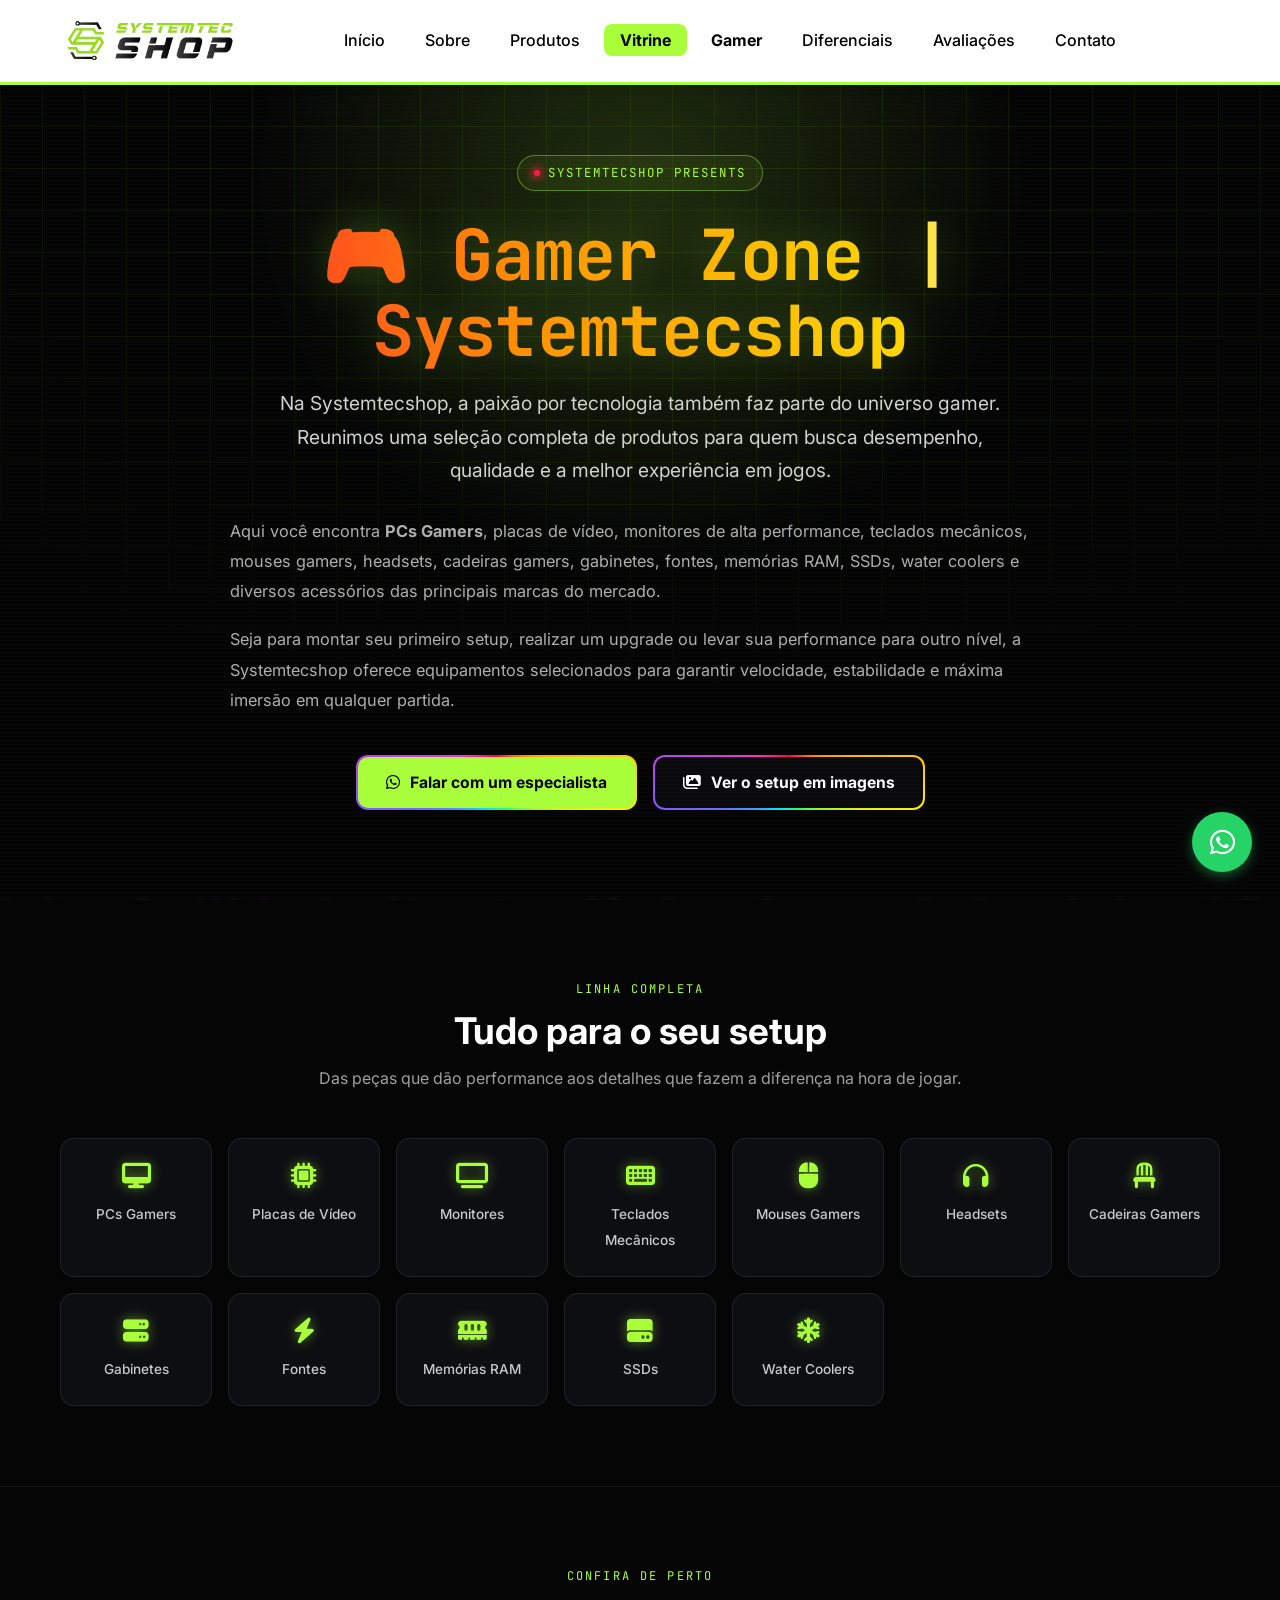
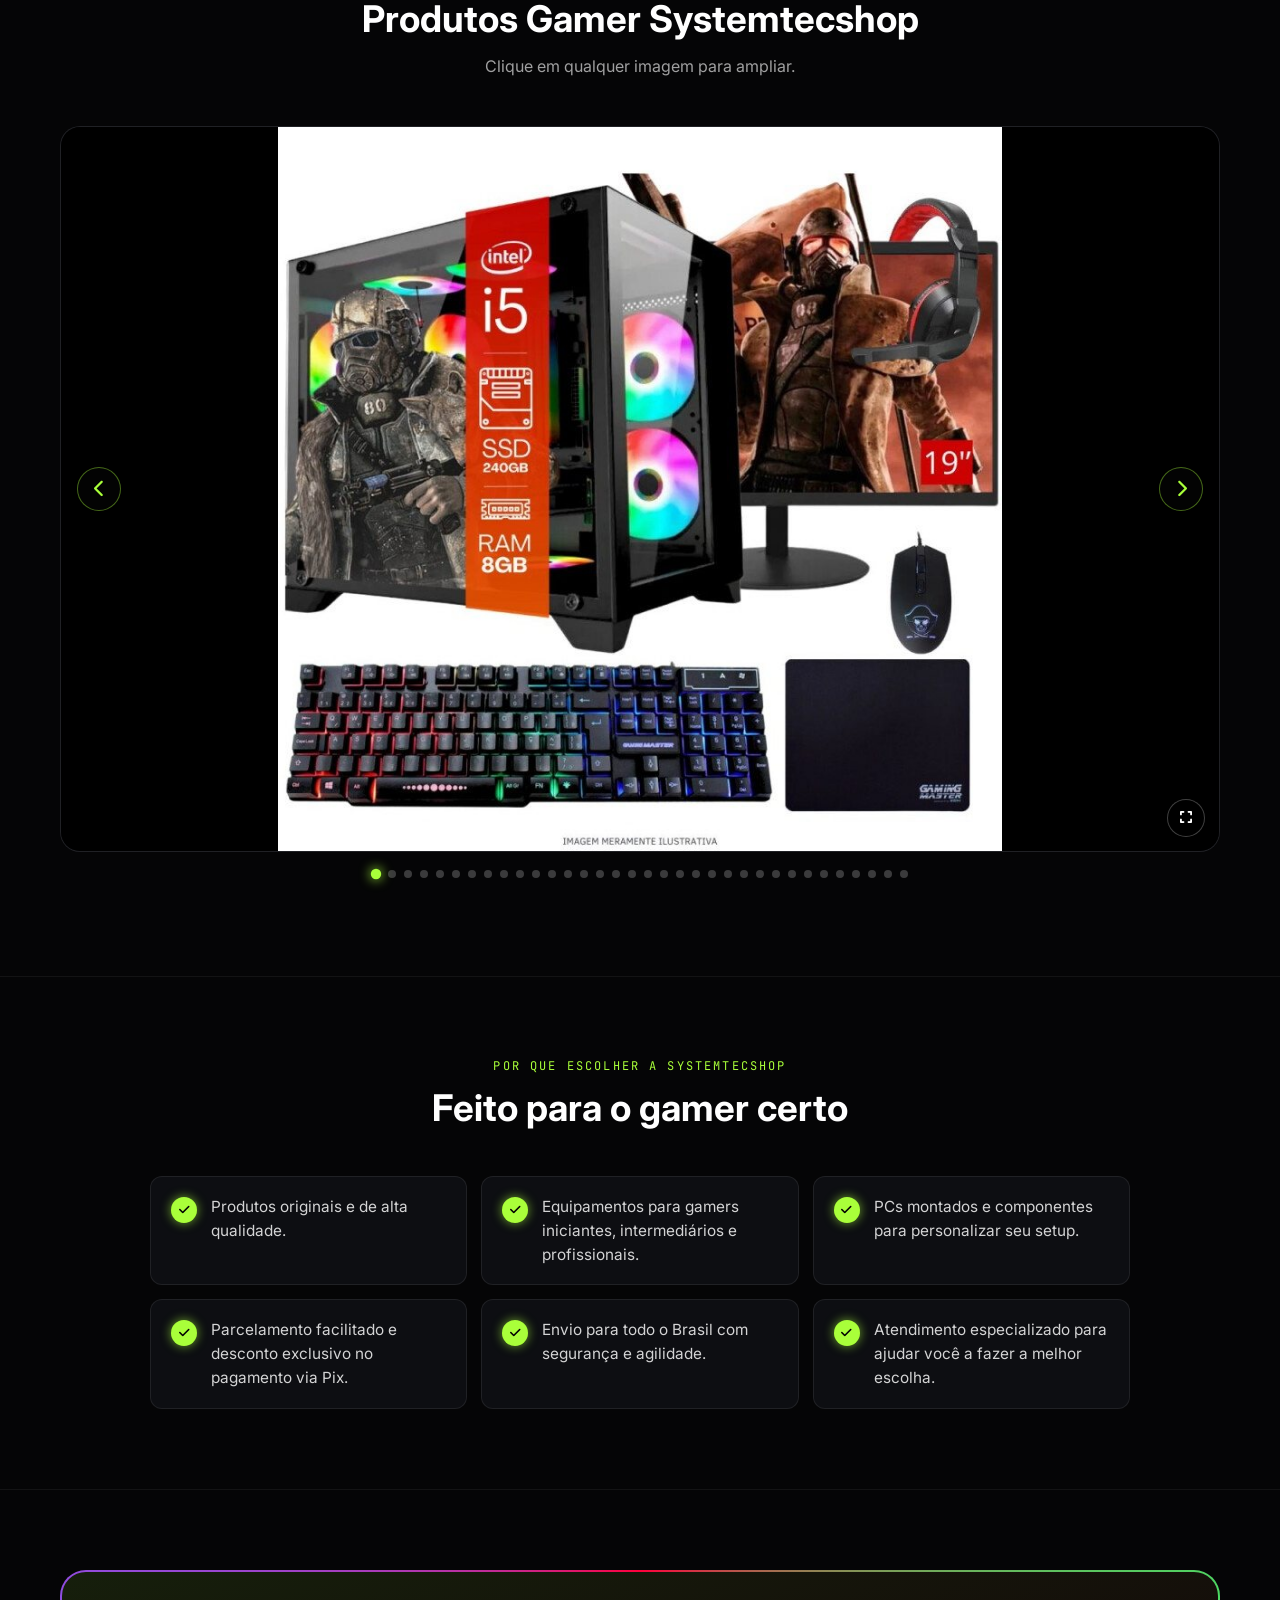
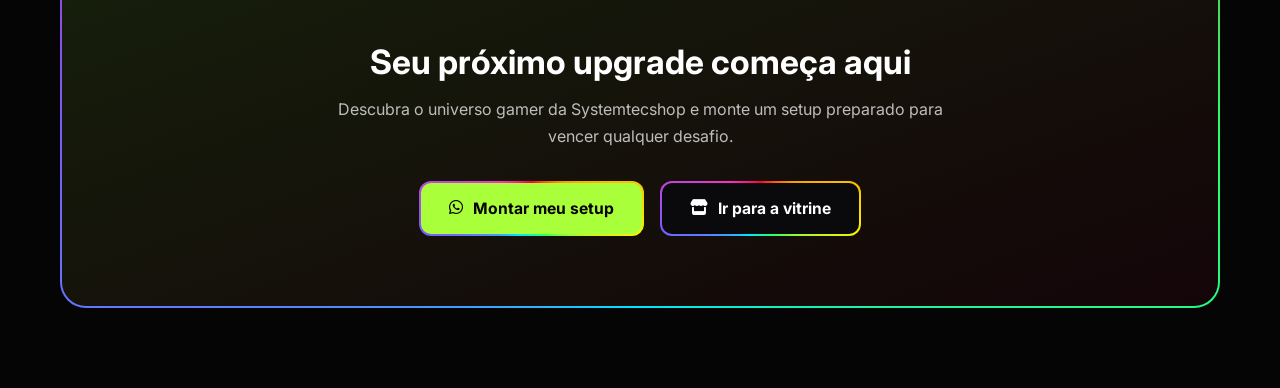
==== commit f0791ee8: "update" ====
--- a/gamer-zone.html
+++ b/gamer-zone.html
@@ -49,7 +49,9 @@
           <li><a href="index.html#sobre">Sobre</a></li>
           <li><a href="index.html#produtos">Produtos</a></li>
           <li><a href="vitrine.html" class="nav-vitrine-btn">Vitrine</a></li>
-          <li><a href="gamer-zone.html" class="nav-vitrine-btn nav-gamer-btn">🎮 Gamer Zone</a></li>
+          <li><a href="gamer-zone.html" class="nav-vitrine-btn nav-gamer-btn">Gamer</a></li>
+          <li><a href="index.html#diferenciais">Diferenciais</a></li>
+          <li><a href="index.html#depoimentos">Avaliações</a></li>
           <li><a href="index.html#contato">Contato</a></li>
         </ul>
       </nav>
@@ -69,7 +71,9 @@
       <li><a href="index.html#sobre" class="nav-link">Sobre</a></li>
       <li><a href="index.html#produtos" class="nav-link">Produtos</a></li>
       <li><a href="vitrine.html" class="nav-link nav-vitrine-btn">Vitrine</a></li>
-      <li><a href="gamer-zone.html" class="nav-link nav-vitrine-btn nav-gamer-btn">🎮 Gamer Zone</a></li>
+      <li><a href="gamer-zone.html" class="nav-link nav-vitrine-btn nav-gamer-btn">Gamer</a></li>
+      <li><a href="index.html#diferenciais" class="nav-link">Diferenciais</a></li>
+      <li><a href="index.html#depoimentos" class="nav-link">Avaliações</a></li>
       <li><a href="index.html#contato" class="nav-link">Contato</a></li>
     </ul>
   </nav>
--- a/style2.css
+++ b/style2.css
@@ -299,9 +299,10 @@
 }
 
 .desktop-nav {
-  position: absolute;
-  left: 50%;
-  transform: translateX(-50%);
+  flex: 1 1 auto;
+  min-width: 0;
+  display: flex;
+  justify-content: center;
 }
 
 .desktop-nav ul {
@@ -1775,27 +1776,24 @@
   text-align: center;
 }
 
-/* --- Botão Gamer Zone no Nav (RGB) --- */
-@keyframes navGamerRgb {
-  0%   { background-position: 0% 50%; }
-  50%  { background-position: 100% 50%; }
-  100% { background-position: 0% 50%; }
-}
+/* --- Botão Gamer Zone no Nav --- */
 .nav-gamer-btn {
-  background: linear-gradient(90deg, #ff003c, #ff9900, #f9f002, #2bff6a, #00e5ff, #7a5cff, #ff2ec2, #ff003c) !important;
-  background-size: 300% auto !important;
-  color: #050506 !important;
-  animation: navGamerRgb 5s linear infinite;
+  background: transparent !important;
+  color: var(--preto) !important;
+  -webkit-text-fill-color: var(--preto) !important;
   white-space: nowrap !important;
+  box-shadow: none !important;
 }
 .nav-gamer-btn:hover {
-  color: #050506 !important;
-  box-shadow: 0 0 14px rgba(255, 255, 255, 0.35) !important;
-}
-.mobile-nav .nav-gamer-btn { color: #050506 !important; }
-
-@media (prefers-reduced-motion: reduce) {
-  .nav-gamer-btn { animation: none !important; }
+  box-shadow: none !important;
+  color: var(--verde) !important;
+  -webkit-text-fill-color: var(--verde) !important;
+}
+.mobile-nav .nav-gamer-btn {
+  background: transparent !important;
+  color: var(--preto) !important;
+  -webkit-text-fill-color: var(--preto) !important;
+  text-align: center;
 }
 
 /* --- Botão Vitrine no Hero --- */
@@ -1815,7 +1813,7 @@
   transform: scaleX(0);
   transform-origin: left;
   transition: transform 0.35s ease;
-  z-index: 0;
+  z-index: -1;
 }
 
 .btn-vitrine:hover::before {
